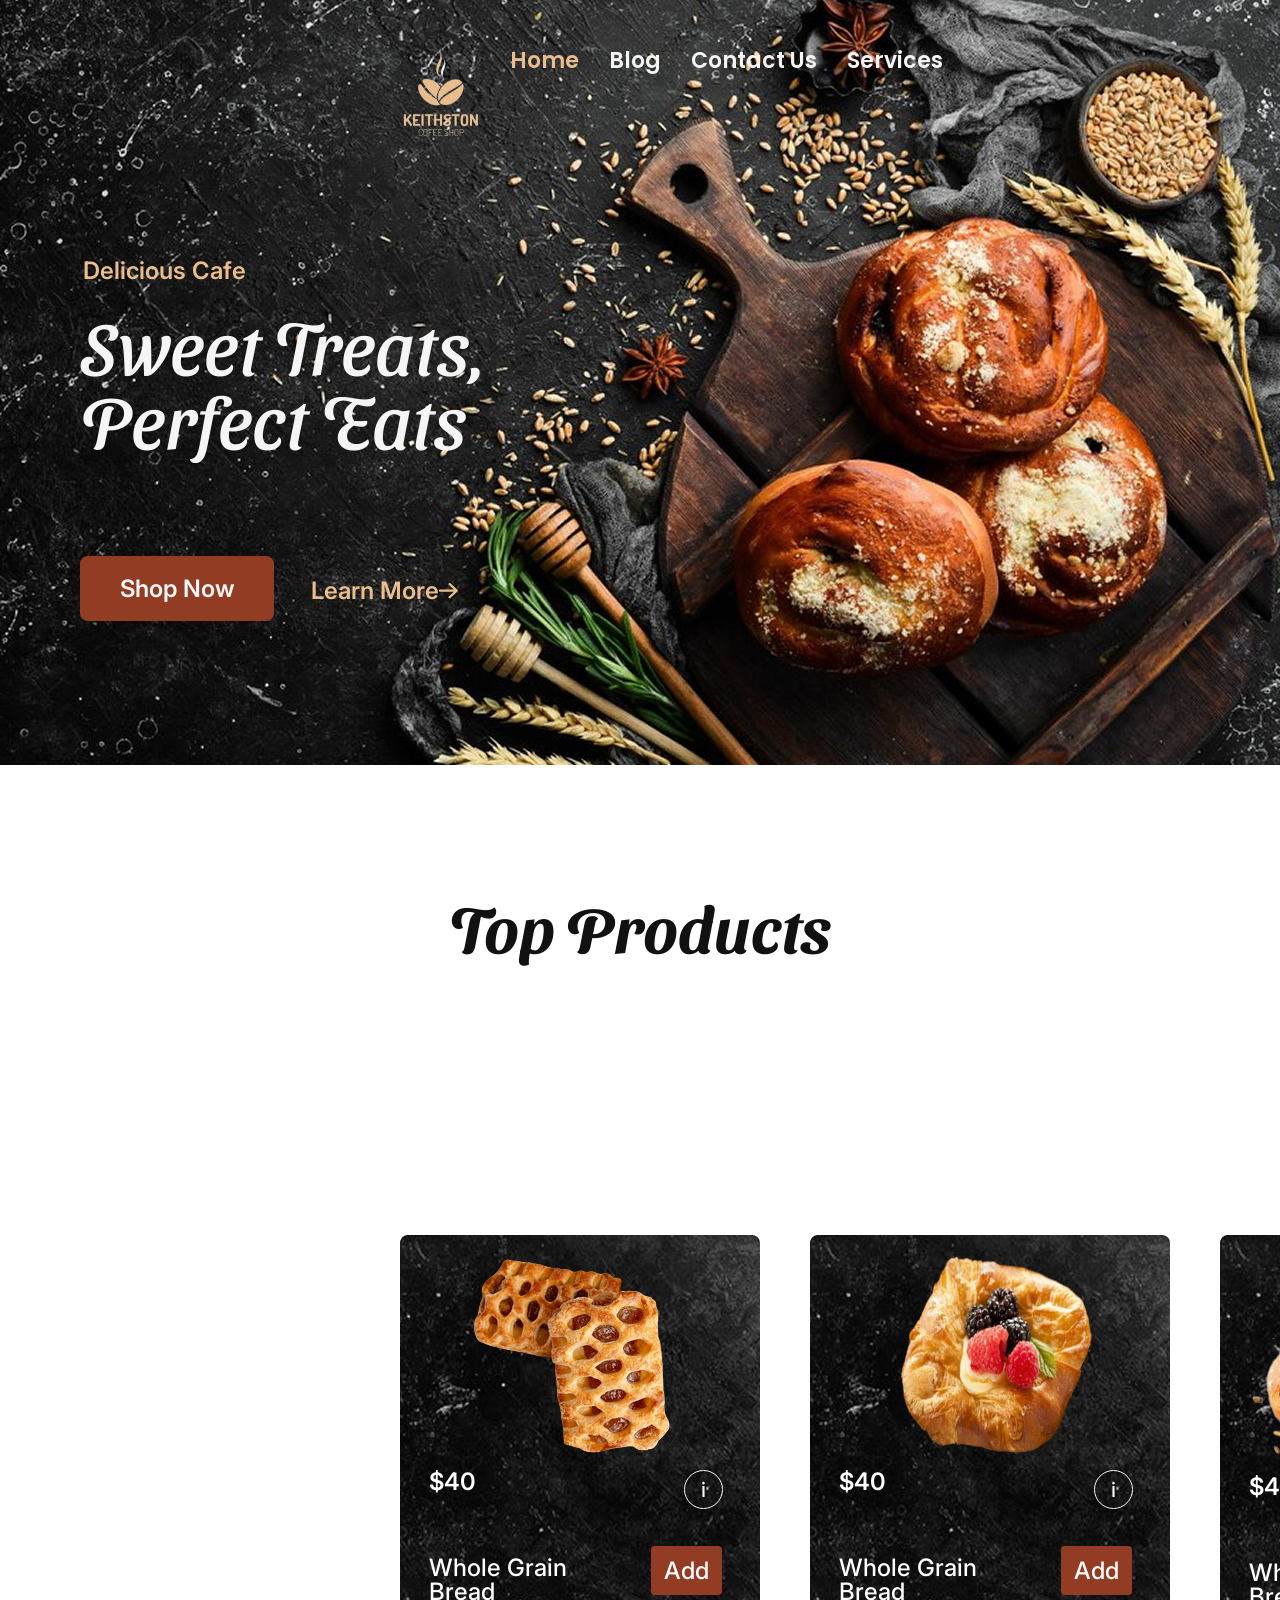
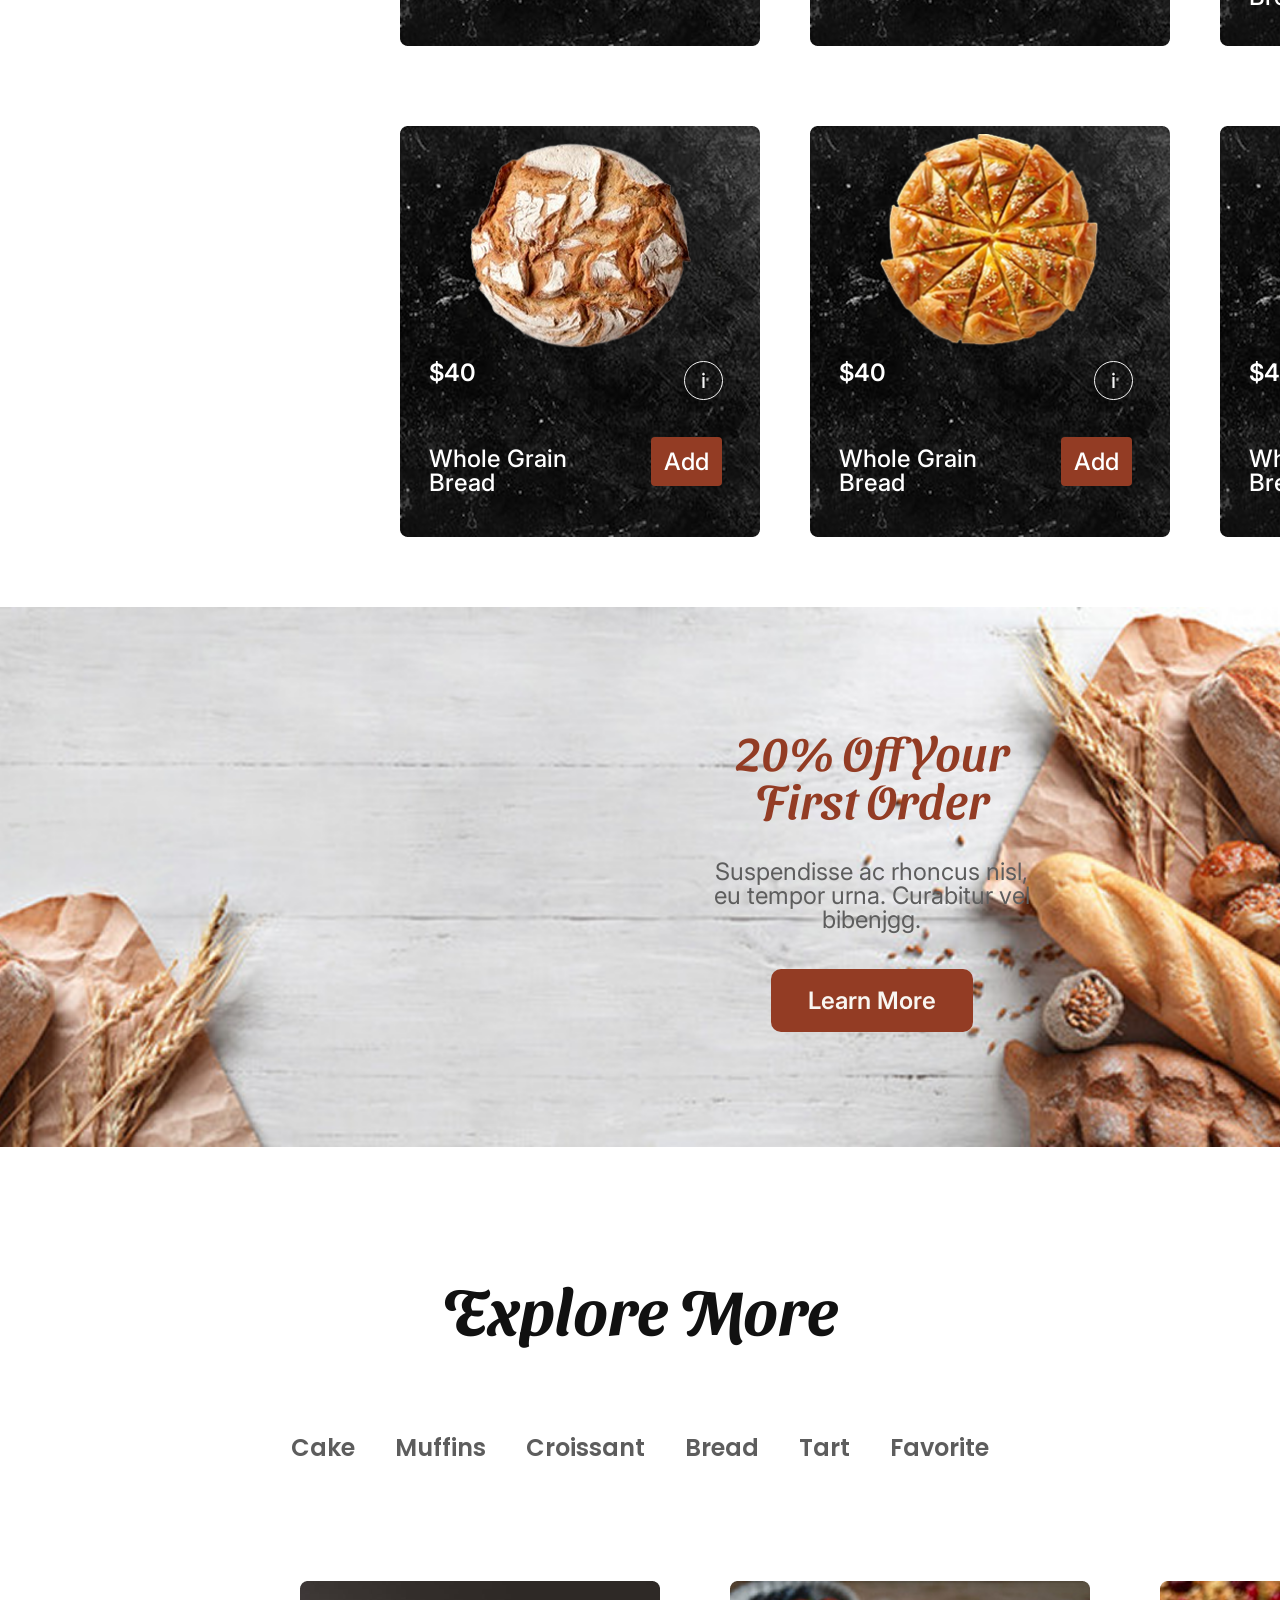
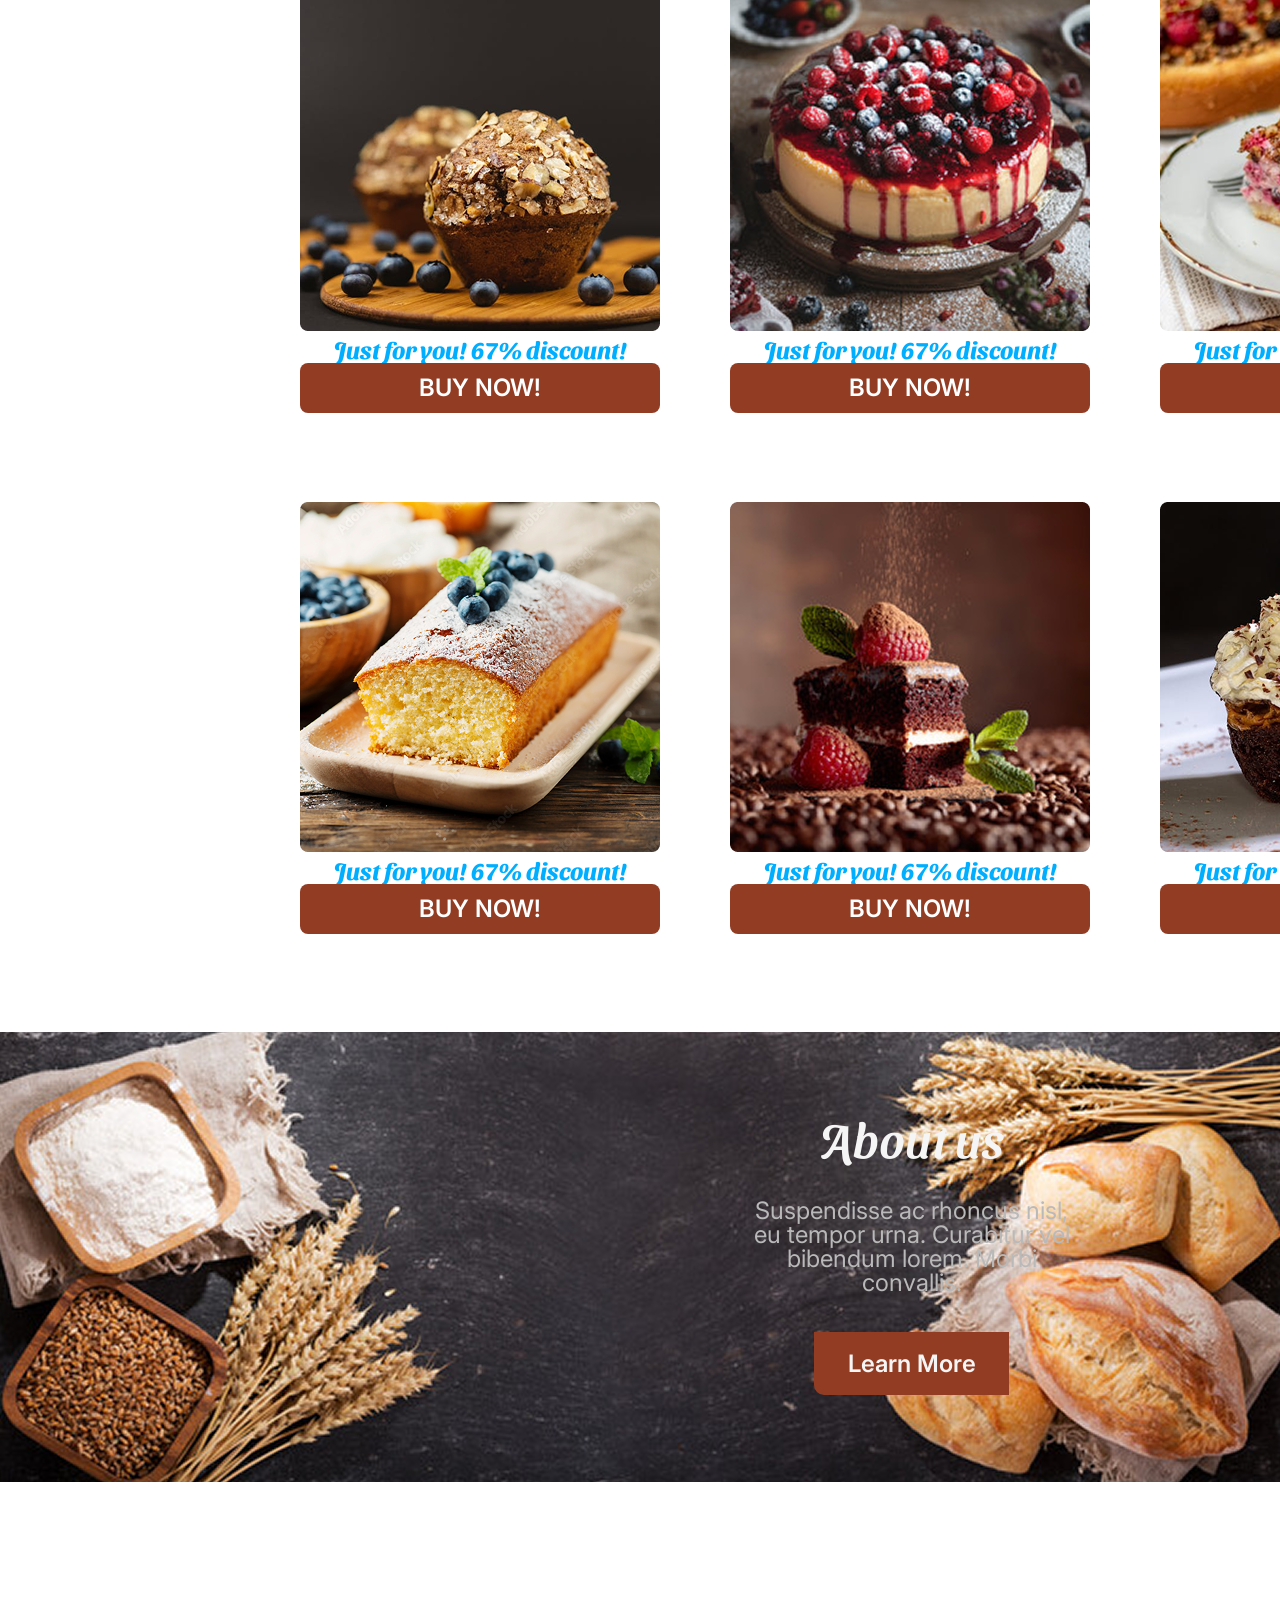
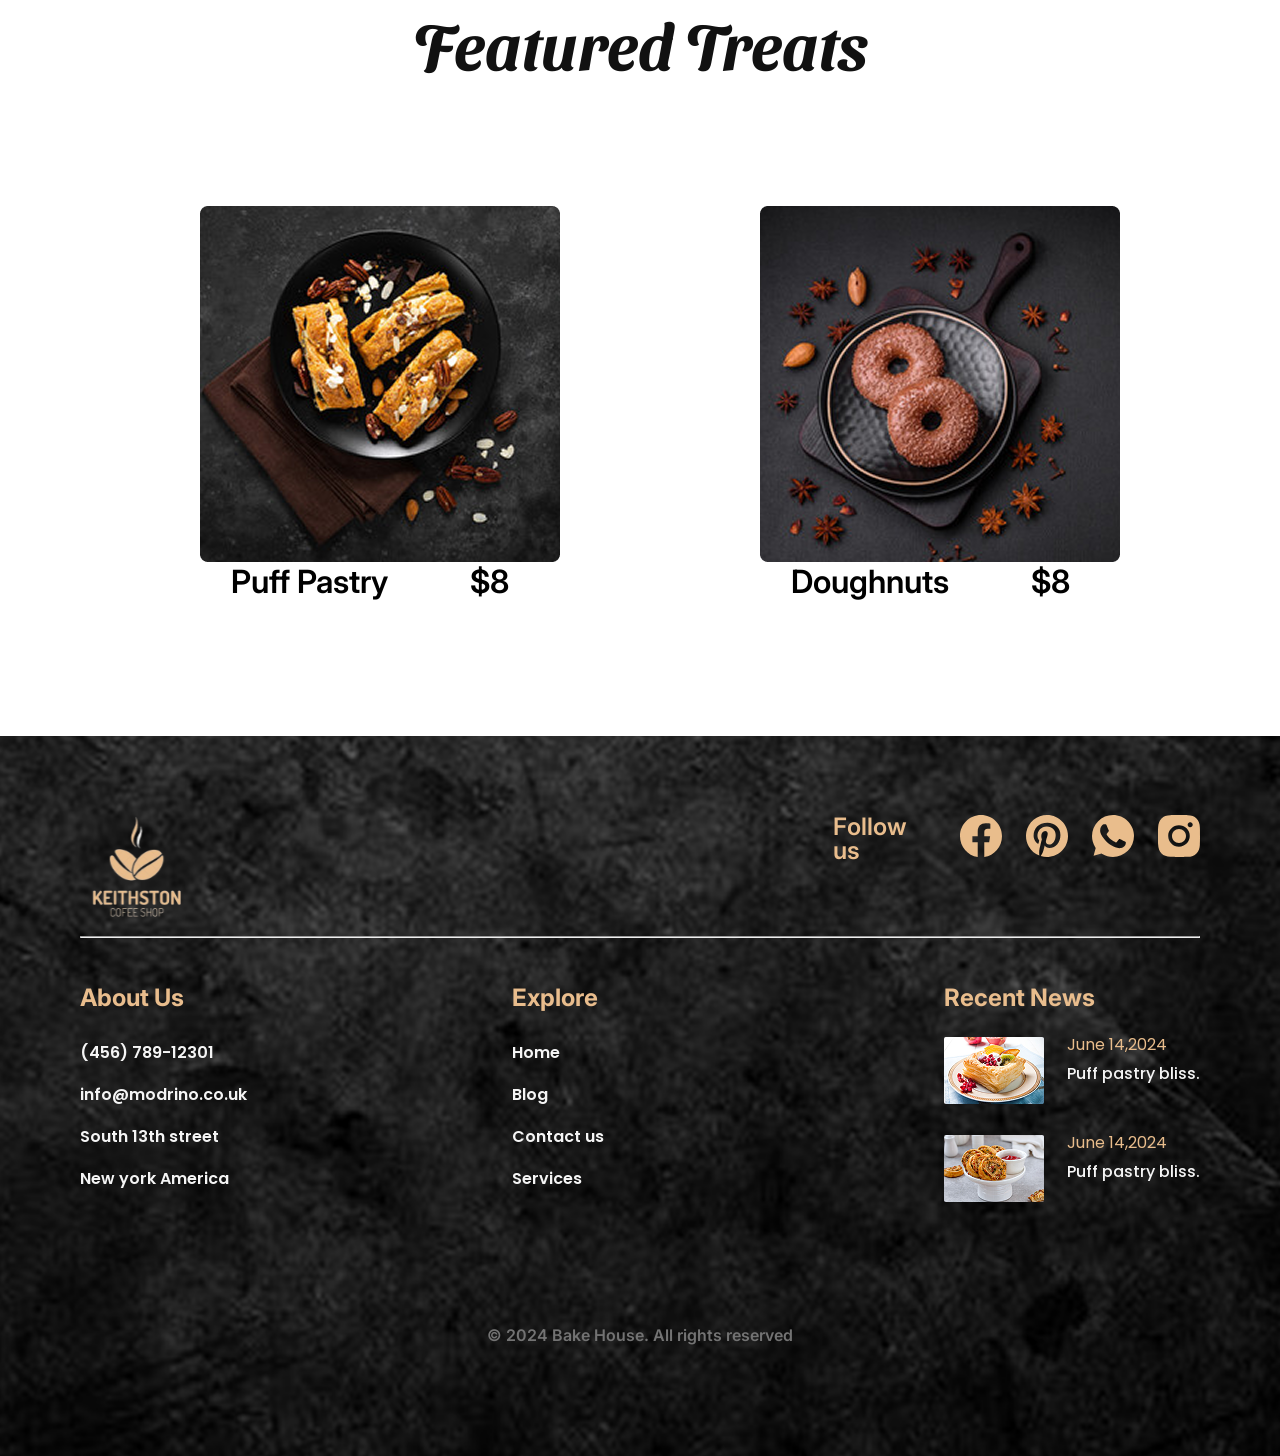
==== index.html @ 7004143d "My figma" ====
<!doctype html>
<html lang="en">
  <head>
    <meta charset="UTF-8" />
    <meta name="viewport" content="width=device-width, initial-scale=1.0" />
    <title>Document</title>
    <link rel="stylesheet" href="./style.css" />
    <link rel="preconnect" href="https://fonts.googleapis.com" />
    <link rel="preconnect" href="https://fonts.gstatic.com" crossorigin />
    <link
      href="https://fonts.googleapis.com/css2?family=Sansita+Swashed:wght@300..900&display=swap"
      rel="stylesheet"
    />
    <link rel="preconnect" href="https://fonts.googleapis.com" />
    <link rel="preconnect" href="https://fonts.gstatic.com" crossorigin />
    <link
      href="https://fonts.googleapis.com/css2?family=Poppins:ital,wght@0,100;0,200;0,300;0,400;0,500;0,600;0,700;0,800;0,900;1,100;1,200;1,300;1,400;1,500;1,600;1,700;1,800;1,900&family=Sansita+Swashed:wght@300..900&display=swap"
      rel="stylesheet"
    />
    <link rel="preconnect" href="https://fonts.googleapis.com" />
    <link rel="preconnect" href="https://fonts.gstatic.com" crossorigin />
    <link
      href="https://fonts.googleapis.com/css2?family=Inter:ital,opsz,wght@0,14..32,100..900;1,14..32,100..900&family=Poppins:ital,wght@0,100;0,200;0,300;0,400;0,500;0,600;0,700;0,800;0,900;1,100;1,200;1,300;1,400;1,500;1,600;1,700;1,800;1,900&family=Sansita+Swashed:wght@300..900&display=swap"
      rel="stylesheet"
    />
  </head>
  <body>
    <header class="start">
      <div class="Hello">
        <ul class="links">
          <img
            src="./images/Modrino__2_-removebg-preview 1.svg"
            alt=""
            class="Modrino"
          />
          <li class="Home">Home</li>
          <li class="link">Blog</li>
          <li class="link">Contact Us</li>
          <li class="link">Services</li>
        </ul>
      </div>

      <h3 class="Cafe-text">Delicious Cafe</h3>
      <h1 class="Perfect-text">
        Sweet Treats, <br />
        Perfect Eats
      </h1>
      <div class="More-img">
        <button class="btn">Shop Now</button>
        <h3 class="More-text">Learn More</h3>
        <img src="./images/Strelka.svg" alt="" class="Strelka" />
      </div>
    </header>
    <center>
      <div class="Top">
        <h1 class="Top-text">Top Products</h1>
      </div>
    </center>

    <section class="cards">
      <div class="card">
        <center>
          <img src="./images/Cookie-1.png" alt="" class="Cookie-img" />
        </center>
        <div class="Information">
          <h2 class="price">$40</h2>
          <img src="./images/strelka-2.svg" alt="" class="strelka-2" />
        </div>
        <div class="Bread-Add">
          <h2 class="Bread-text">
            Whole Grain <br />
            Bread
          </h2>
          <button class="Add-btn">Add</button>
        </div>
      </div>

      <div class="card">
        <center>
          <img src="./images/Cookie-2.png" alt="" class="Cookie-img" />
        </center>
        <div class="Information">
          <h2 class="price">$40</h2>
          <img src="./images/strelka-2.svg" alt="" class="strelka-2" />
        </div>
        <div class="Bread-Add">
          <h2 class="Bread-text">
            Whole Grain <br />
            Bread
          </h2>
          <button class="Add-btn">Add</button>
        </div>
      </div>

      <div class="card">
        <center>
          <img src="./images/Cookie-3.png" alt="" class="Cookie-img-3" />
        </center>
        <div class="Information">
          <h2 class="price">$40</h2>
          <img src="./images/strelka-2.svg" alt="" class="strelka-2" />
        </div>
        <div class="Bread-Add">
          <h2 class="Bread-text">
            Whole Grain <br />
            Bread
          </h2>
          <button class="Add-btn">Add</button>
        </div>
      </div>

      <div class="card">
        <center>
          <img src="./images/Cookie-4.png" alt="" class="Cookie-img" />
        </center>
        <div class="Information">
          <h2 class="price">$40</h2>
          <img src="./images/strelka-2.svg" alt="" class="strelka-2" />
        </div>
        <div class="Bread-Add">
          <h2 class="Bread-text">
            Whole Grain <br />
            Bread
          </h2>
          <button class="Add-btn">Add</button>
        </div>
      </div>

      <div class="card">
        <center>
          <img src="./images/Cookie-5.png" alt="" class="Cookie-img" />
        </center>
        <div class="Information">
          <h2 class="price">$40</h2>
          <img src="./images/strelka-2.svg" alt="" class="strelka-2" />
        </div>
        <div class="Bread-Add">
          <h2 class="Bread-text">
            Whole Grain <br />
            Bread
          </h2>
          <button class="Add-btn">Add</button>
        </div>
      </div>

      <div class="card">
        <center>
          <img src="./images/Cookie-6.png" alt="" class="Cookie-img" />
        </center>
        <div class="Information">
          <h2 class="price">$40</h2>
          <img src="./images/strelka-2.svg" alt="" class="strelka-2" />
        </div>
        <div class="Bread-Add">
          <h2 class="Bread-text">
            Whole Grain <br />
            Bread
          </h2>
          <button class="Add-btn">Add</button>
        </div>
      </div>
    </section>

    <section class="Wrapper">
      <div class="Bread">
        <h1 class="Order-text">
          20% Off Your <br />
          First Order
        </h1>
        <h2 class="Suspendisse">
          Suspendisse ac rhoncus nisl, <br />
          eu tempor urna. Curabitur vel <br />
          bibenjgg.
        </h2>
        <center>
          <button class="Learn-More-btn">Learn More</button>
        </center>
      </div>
    </section>
    <h1 class="Explore">Explore More</h1>
    <div class="Menu container">
      <ul class="Menu-Links">
        <li class="Menu-Link">Cake</li>
        <li class="Menu-Link">Muffins</li>
        <li class="Menu-Link">Croissant</li>
        <li class="Menu-Link">Bread</li>
        <li class="Menu-Link">Tart</li>
        <li class="Menu-Link">Favorite</li>
      </ul>
    </div>

    <section class="Caces">
      <div class="Cake-cards">
        <img src="./images/Cake-1.png" alt="" class="Cake-img" />
        <center>
          <h1 class="discount">Just for you! 67% discount!</h1>
        </center>
        <button class="BUY-RIGHT-NOW">BUY NOW!</button>
      </div>

      <div class="Cake-cards">
        <img src="./images/Cake-2.png" alt="" class="Cake-img" />
        <center>
          <h1 class="discount">Just for you! 67% discount!</h1>
        </center>
        <button class="BUY-RIGHT-NOW">BUY NOW!</button>
      </div>

      <div class="Cake-cards">
        <img src="./images/Cake-3.png" alt="" class="Cake-img" />
        <center>
          <h1 class="discount">Just for you! 67% discount!</h1>
        </center>
        <button class="BUY-RIGHT-NOW">BUY NOW!</button>
      </div>
    </section>

    <section class="Caces">
      <div class="Cake-cards">
        <img src="./images/Cake-4.png" alt="" class="Cake-img" />
        <center>
          <h1 class="discount">Just for you! 67% discount!</h1>
        </center>
        <button class="BUY-RIGHT-NOW">BUY NOW!</button>
      </div>

      <div class="Cake-cards">
        <img src="./images/Cake-5.png" alt="" class="Cake-img" />
        <center>
          <h1 class="discount">Just for you! 67% discount!</h1>
        </center>
        <button class="BUY-RIGHT-NOW">BUY NOW!</button>
      </div>

      <div class="Cake-cards">
        <img src="./images/Cake-6.png" alt="" class="Cake-img" />
        <center>
          <h1 class="discount">Just for you! 67% discount!</h1>
        </center>
        <button class="BUY-RIGHT-NOW">BUY NOW!</button>
      </div>
    </section>

    <section class="US">
      <div class="Muka">
        <h1 class="About-text">About us</h1>
        <h2 class="EU-text">
          Suspendisse ac rhoncus nisl, <br />
          eu tempor urna. Curabitur vel <br />
          bibendum lorem. Morbi <br />
          convallis.
        </h2>
        <center>
          <button class="Read-More-btn">Learn More</button>
        </center>
      </div>
    </section>

    <h1 class="Featured">Featured Treats</h1>

    <section class="Foods-all">
      <div class="Foods">
        <img src="./images/Food-1.png" alt="" class="Food-1" />
        <div class="Food">
          <h2 class="Puff-text">Puff Pastry</h2>
          <h2 class="Dollar-text">$8</h2>
        </div>
      </div>

      <div class="Foods">
        <img src="./images/Food-2.png" alt="" class="Food-1" />
        <div class="Food">
          <h2 class="Puff-text">Doughnuts</h2>
          <h2 class="Dollar-text">$8</h2>
        </div>
      </div>

      <div class="Foods">
        <img src="./images/Food-3.png" alt="" class="Food-1" />
        <div class="Food">
          <h2 class="Puff-text">Brownies</h2>
          <h2 class="Dollar-text">$8</h2>
        </div>
      </div>
    </section>

    <footer class="Contact-us">
      <div class="Support container">
        <div class="Follow-us">
          <img
            src="./images/Modrino__2_-removebg-preview 1.svg"
            alt=""
            class="Modrino-67"
          />
          <h3 class="Follow">Follow us</h3>
          <img src="./images/Facebook.svg" alt="" class="Facebook" />
          <img src="./images/No-name.svg" alt="" class="No-name" />
          <img src="./images/WhatsApp.svg" alt="" class="WhatsApp" />
          <img src="./images/Instagramm.svg" alt="" class="Instagramm" />
        </div>
        <hr />
      </div>
      <div class="footer-wrapper container">
        <ul class="Information-67">
          <li class="Information-69"><h2>About Us</h2></li>
          <li class="W"><a href="#" class="Number-67">(456) 789-12301</a></li>
          <li class="V">
            <a href="#" class="Number-67">info@modrino.co.uk</a>
          </li>
          <li class="V"><a href="#" class="Number-67">South 13th street</a></li>
          <li class="V"><a href="#" class="Number-67">New york America</a></li>
        </ul>

        <ul class="Information-67">
          <li class="Information-69"><h2>Explore</h2></li>
          <li class="W"><a href="#" class="Number-67">Home</a></li>
          <li class="V"><a href="#" class="Number-67">Blog</a></li>
          <li class="V"><a href="#" class="Number-67">Contact us</a></li>
          <li class="V"><a href="#" class="Number-67">Services</a></li>
        </ul>
        <ul class="End">
          <li class="End-text"><h2>Recent News</h2></li>

          <li class="Flex-end">
            <img src="./images/1.png" alt="" class="img-1-end">
            <div>
              <p class="Ower">June 14,2024</p>
              <p class="Owen">Puff pastry bliss.</p>

          <li class="Flex-end">
            <img src="./images/2.png" alt="" class="img-1-end">
            <div>
              <p class="Ower">June 14,2024</p>
              <p class="Owen">Puff pastry bliss.</p>
            </div>
          </li>
        </ul>
      </div>

      <div>
        <p class="Konets">© 2024 Bake House. All rights reserved</p>
      </div>
    </footer>
  </body>
</html>
---- style.css ----
* {
  margin: 0;
  padding: 0;
  box-sizing: border-box;
}

.container {
  width: 1120px;
  margin: 0 auto;
}
.start {
  width: 1280px;
  height: 813px;
  width: 100%;
  height: 85vh;
  background-image: url(./images/Zadniy-fon-1.png);
  background-position: center;
  background-repeat: no-repeat;
  background-size: cover;
}
.Hello {
  width: 417px;
  height: 100px;
}

.Modrino {
  width: 87px;
  height: 99px;
}
.links {
  width: 700px;
  height: 130px;
  margin-left: 393px;
  padding-top: 50px;
  display: flex;
  gap: 30px;
  list-style: none;

  transition: all 0.2s linear;
}
.Home {
  font-family: Poppins;
  font-weight: 600;
  font-style: SemiBold;
  font-size: 22px;
  line-height: 100%;
  transition: all 0.2s linear;

  color: #e9bd8c;
}
.Home:hover {
  transition: all 0.2s linear;
  transform: scale(1.3);
  cursor: pointer;
}
.link {
  text-align: center;
  font-family: Poppins;
  font-weight: 600;
  font-style: SemiBold;
  font-size: 22px;

  line-height: 100%;

  color: #f5f5f5;

  transition: all 0.2s linear;
}
.link:hover {
  transition: all 0.2s linear;
  transform: scale(1.3);
  cursor: pointer;
}
.Cafe-text {
  margin-top: 159px;
  margin-left: 83px;

  font-family: Inter;
  font-weight: 600;
  font-style: Semi Bold;
  font-size: 24px;
  line-height: 100%;

  color: #e9bd8c;
}

.Perfect-text {
  margin-top: 24px;
  margin-left: 80px;

  font-family: Sansita Swashed;
  font-weight: 400;
  font-style: Regular;
  font-size: 74px;
  line-height: 100%;

  color: #f5f5f5;
}
.btn {
  width: 194px;
  height: 65px;
  margin-top: 101px;
  margin-left: 80px;
  border-radius: 8px;
  border: 1px #000000;
  cursor: pointer;
  transition: all 0.3s linear;

  font-family: Inter;
  font-weight: 600;
  font-style: Semi Bold;
  font-size: 24px;
  line-height: 100%;

  color: #f5f5f5;
  background-color: #933c24;
}
.btn:hover {
  transform: scale(1.2);
  transition: all 0.3s linear;
}
.More-text {
  margin-top: 124px;
  margin-left: 37px;
  cursor: pointer;

  font-family: Inter;
  font-weight: 600;
  font-style: Semi Bold;
  font-size: 24px;
  line-height: 100%;

  color: #e9bd8c;
}
.img-text {
  width: 156px;
  height: 20px;
}
.Strelka {
  width: 19.1px;
  height: 23.78px;
  margin-top: 124px;
  cursor: pointer;
}
.More-img {
  display: flex;
}
.Top {
  width: 387px;
  height: 40px;
  margin-top: 130px;
}
.Top-text {
  font-family: Sansita Swashed;
  font-weight: 600;
  font-style: SemiBold;
  font-size: 64px;
  line-height: 100%;
  text-align: center;
  color: #111111;
}
.cards {
  width: 1320px;
  height: 842px;
  margin-top: 300px;
  margin-left: 400px;
  display: flex;
  flex-wrap: wrap;
  align-items: center;
  gap: 50px;
}
.card {
  width: 360px;
  height: 441px;
  background-image: url(./images/Back-img.png);
  background-repeat: no-repeat;
  transition: all 0.3s linear;
}
.card:hover {
  transform: scale(1.2);
  transition: all 0.3s linear;
}
.Cookie-img {
  width: 226px;
  height: 223px;
  margin-top: 8px;
}
.Coolie-img-3 {
  motion-rotation: 22.97 deg;
}
.price {
  width: 48px;
  height: 17px;
  margin-left: 29px;
  font-family: Inter;
  font-weight: 600;
  font-style: Semi Bold;
  font-size: 24px;
  line-height: 100%;

  color: #ffffff;
}
.strelka-2 {
  width: 39px;
  height: 39px;
  margin-left: 207px;
}
.Information {
  display: flex;
}
.Bread-text {
  margin-top: 47px;
  margin-left: 29px;
  font-family: Inter;
  font-weight: 500;
  font-style: Medium;
  font-size: 24px;
  line-height: 100%;

  color: #ffffff;
}
.Bread-Add {
  display: flex;
}
.Add-btn {
  width: 71px;
  height: 49px;
  margin-top: 37px;
  margin-left: 84px;
  margin-right: 12px;
  bottom: 16px;
  border-radius: 4px;
  border: none;
  cursor: pointer;

  font-family: Inter;
  font-weight: 500;
  font-style: Medium;
  font-size: 24px;
  line-height: 100%;

  color: #ffffff;
  background-color: #933c24;
}

.Wrapper {
  width: 1280px;
  height: 442px;
  width: 100%;
  height: 60vh;
  margin-top: 130px;
  background-image: url(./images/Back-img-2.png);
  background-position: center;
  background-repeat: no-repeat;
  background-size: cover;
}
.Bread {
  width: 343px;
  height: 310px;
  margin-left: 700px;
  padding-top: 120px;
  align-items: center;
}
.Order-text {
  text-align: center;

  font-family: Sansita Swashed;
  font-weight: 500;
  font-style: Medium;
  font-size: 48px;
  line-height: 100%;
  text-align: center;
  color: #933c24;
}
.Suspendisse {
  margin-top: 37px;

  color: #5d5d5d;
  font-family: Inter;
  font-weight: 400;
  font-style: Regular;
  font-size: 24px;
  line-height: 100%;
  text-align: center;
}
.Learn-More-btn {
  width: 202px;
  height: 63px;
  margin-top: 37px;
  border-radius: 10px;
  bottom: 23px;
  border: none;
  cursor: pointer;
  transition: all 0.3s linear;

  font-family: Inter;
  font-weight: 600;
  font-style: Semi Bold;
  font-size: 24px;
  line-height: 100%;

  color: #f9f6f1;
  background-color: #933c24;
}
.Learn-More-btn:hover {
  transform: scale(1.3);
  transition: all 0.3s linear;
}
.Explore {
  margin-top: 130px;

  font-family: Sansita Swashed;
  font-weight: 600;
  font-style: SemiBold;
  font-size: 64px;
  line-height: 100%;
  text-align: center;
  color: #111111;
}
.Menu .container {
  width: 1120px;
  height: 31px;
}
.Menu-Links {
  display: flex;
  margin-top: 95px;
  gap: 40px;
  justify-content: center;
  list-style: none;
}
.Menu-Link {
  font-family: Poppins;
  font-weight: 600;
  font-style: SemiBold;
  font-size: 24px;
  line-height: 100%;

  color: #5d5d5d;
  transition: all 0.2s linear;
  cursor: pointer;
}
.Menu-Link:hover {
  transform: scale(1.3);
  transition: all 0.2s linear;
}
.Caces {
  width: 1520px;
  display: flex;
  gap: 70px;
  margin-top: 121px;
  margin-left: 300px;
}
.Cake-cards {
  width: 360px;
  height: 400px;

  cursor: pointer;
  transition: all 0.3s linear;
}
.Cake-cards:hover {
  transform: scale(1.2);
  transition: all 0.3s linear;
}
.discount {
  font-family: Sansita Swashed;
  font-style: Regular;

  color: #00aeff;
}
.BUY-RIGHT-NOW {
  width: 360px;
  height: 50px;
  margin-top: 0px;
  border-radius: 8px;
  border: none;
  cursor: pointer;

  font-family: Inter;
  font-weight: 600;
  font-style: Semi Bold;
  font-size: 24px;
  line-height: 100%;

  background-color: #933c24;
  color: #ffffff;
  transition: all 0.2s linear;
}
.BUY-RIGHT-NOW:hover {
  transform: scale(1.2);
  transition: all 0.2s linear;
}

.US {
  width: 1280px;
  height: 442px;
  width: 100%;
  height: 50vh;
  margin-top: 130px;
  background-image: url(./images/Muka-fon.png);
  background-position: center;
  background-repeat: no-repeat;
  background-size: cover;
}
.Muka {
  width: 343px;
  height: 370px;
  margin-left: 740px;
  padding-top: 82px;
  align-items: center;
}
.About-text {
  text-align: center;

  font-family: Sansita Swashed;
  font-weight: 500;
  font-style: Medium;
  font-size: 48px;
  line-height: 100%;
  text-align: center;
  color: #f5f5f5;
}
.EU-text {
  margin-top: 37px;

  color: #b9b9b9;
  font-family: Inter;
  font-weight: 400;
  font-style: Regular;
  font-size: 24px;
  line-height: 100%;
  letter-spacing: 0%;
  text-align: center;
}
.Read-More-btn {
  width: 195px;
  height: 63px;
  margin-top: 37px;
  border-bottom-left-radius: 10px;
  bottom: 23px;
  border: none;
  cursor: pointer;
  transition: all 0.3s linear;

  font-family: Inter;
  font-weight: 600;
  font-style: Semi Bold;
  font-size: 24px;
  line-height: 100%;

  color: #f5f5f5;
  background-color: #933c24;
}

.Read-More-btn:hover {
  transform: scale(1.3);
  transition: all 0.3s linear;
}
.Featured {
  padding-top: 130px;

  font-family: Sansita Swashed;
  font-weight: 600;
  font-style: SemiBold;
  font-size: 64px;
  line-height: 100%;
  text-align: center;

  color: #111111;
}
.Foods-all {
  width: 1820px;
  height: 530px;
  display: flex;
}

.Foods {
  width: 360px;
  height: 400px;
  margin-left: 200px;
  margin-top: 130px;
  transition: all 0.3s linear;
}
.Foods:hover {
  transform: scale(1.2);
  transition: all 0.3s linear;
}
.Food {
  display: flex;
}
.Puff-text {
  margin-left: 31px;

  font-family: Inter;
  font-weight: 600;
  font-style: Semi Bold;
  font-size: 32px;
  line-height: 100%;

  color: #000000;
}
.Dollar-text {
  margin-left: 82px;

  font-family: Inter;
  font-weight: 600;
  font-style: Semi Bold;
  font-size: 32px;
  line-height: 100%;

  color: #000000;
}
.Contact-us {
  width: 1480px;
  height: 633px;
  margin-top: 130px;
  width: 100%;
  height: 80vh;
  background-image: url(./images/Orqa-fon.png);
  background-position: center;
  background-repeat: no-repeat;
  background-size: cover;
}
.Support {
}
.Follow-us {
  height: 200px;
  display: flex;
  padding-top: 79px;
}
.Follow {
  padding-right: 44px;
  margin-left: 650px;

  font-family: Inter;
  font-weight: 600;
  font-style: Semi Bold;
  font-size: 24px;
  line-height: 100%;
  color: #e9bd8d;
}
.Facebook {
  width: 42px;
  height: 42px;
  margin-right: 24px;
}
.No-name {
  width: 42px;
  height: 42px;
  margin-right: 24px;
}
.WhatsApp {
  width: 42px;
  height: 42px;
  margin-right: 24px;
}
.Instagramm {
  width: 42px;
  height: 42px;
}
.Modrino-67 {
  width: 114px;
  height: 117px;
}
.New-York {
  width: 243px;
  height: 210px;
}
.About-Us-67 {
  margin-top: 78.6px;

  font-family: Inter;
  font-weight: 700;
  font-style: Bold;
  font-size: 36px;
  line-height: 100%;
  color: #e9bd8d;
}
.Nomer {
  margin-top: 38px;

  font-family: Poppins;
  font-weight: 600;
  font-style: SemiBold;
  font-size: 24px;
  line-height: 100%;

  color: #f5f5f5;
}
.info {
  margin-top: 26px;

  font-family: Poppins;
  font-weight: 500;
  font-style: Medium;
  font-size: 24px;
  line-height: 100%;

  color: #f5f5f5;
}
.South {
  margin-top: 26px;

  font-family: Poppins;
  font-weight: 500;
  font-style: Medium;
  font-size: 24px;
  line-height: 100%;

  color: #f5f5f5;
}
.America {
  margin-top: 26px;

  font-family: Poppins;
  font-weight: 500;
  font-style: Medium;
  font-size: 24px;
  line-height: 100%;

  color: #f5f5f5;
}

.Information-67 {
  width: 243px;
  height: 210px;
}
.Information-69 {
  font-family: Inter;
  font-weight: 700;
  font-style: Bold;
  line-height: 100%;

  color: #e9bd8d;
  list-style: none;
  transition: all 0.2s linear;
}
.Information-69:hover{
    transform: scale(1.2);
    transition: all 0.2s linear;
    cursor: pointer;
}
.Number-67 {
  font-family: Poppins;
  font-weight: 600;
  font-style: SemiBold;
  line-height: 100%;
  color: #f5f5f5;
  text-decoration: none;
}

.W {
  list-style: none;
  margin-top: 38px;
}
.V {
  margin-top: 26px;
  list-style: none;

  font-family: Poppins;
  font-weight: 500;
  font-style: Medium;
  line-height: 100%;

  color: #f5f5f5;
}   
.Over {
  display: flex;
}

.Flex-end {
  display: flex;
}
.img-1-end {
  margin-top: 31px;
}
.End-text {
    
  list-style: none;

  font-family: Inter;
  font-weight: 700;
  font-style: Bold;
  line-height: 100%;

  color: #e9bd8d;
  
  transition: all 0.2s linear;
  cursor: pointer;
}
.End-text:hover{
    transform: scale(1.2);
    transition: all 0.2s linear;
}
.Ower {
  margin-left: 23px;
  margin-top: 31px;

  font-family: Poppins;
  font-weight: 400;
  font-style: Regular;
  line-height: 100%;

  color: #e9bd8c;
}
.Owen {
  margin-left: 23px;
  margin-top: 13px;

  font-family: Poppins;
  font-weight: 500;
  font-style: Medium;
  line-height: 100%;

  color: #f5f5f5;
}
.footer-wrapper {
    display: flex;      
    justify-content: space-between;
    margin-top: 52px;
  font-family: Inter;
  font-weight: 600;
  font-style: Semi Bold;
  line-height: 100%;

  color: #737373;
}
.Konets{
    margin-top: 125px;
    text-align: center;
    


    font-family: Inter;
font-weight: 600;
font-style: Semi Bold;
line-height: 100%;

color: #737373;
}
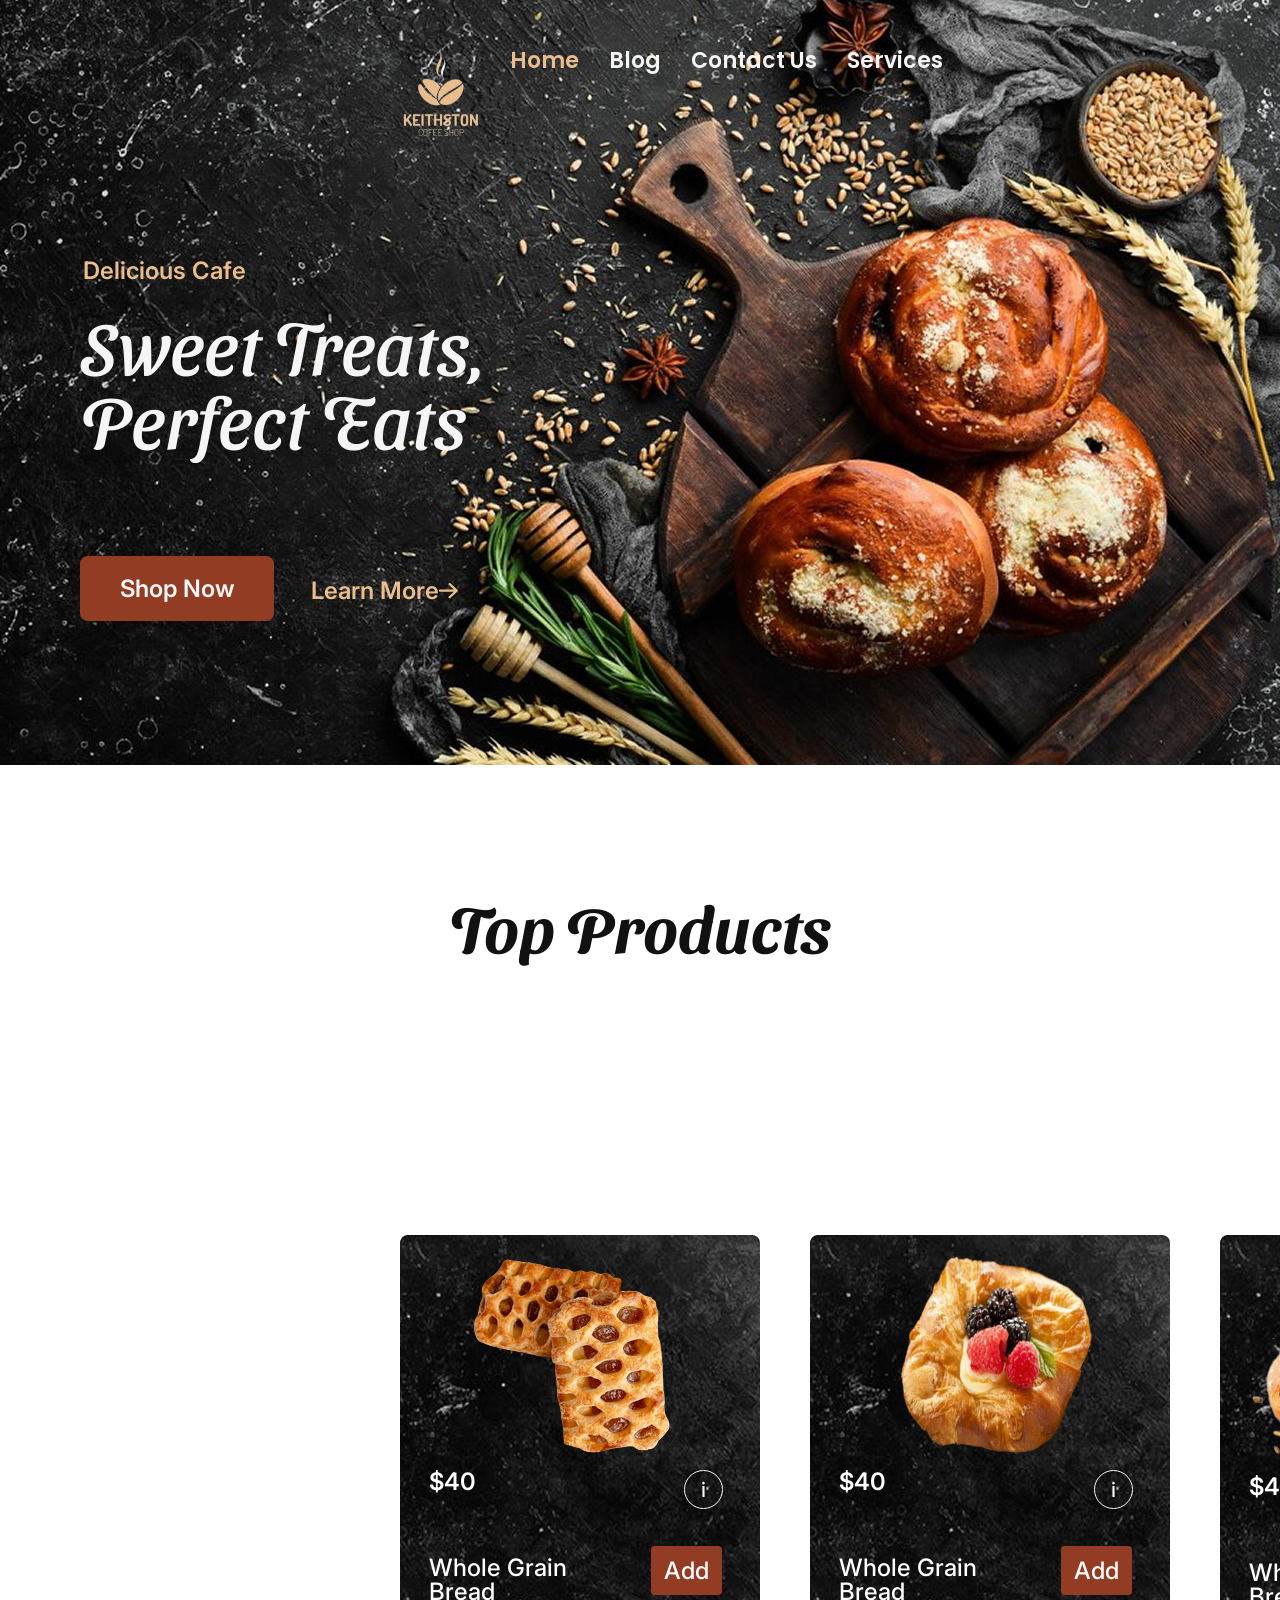
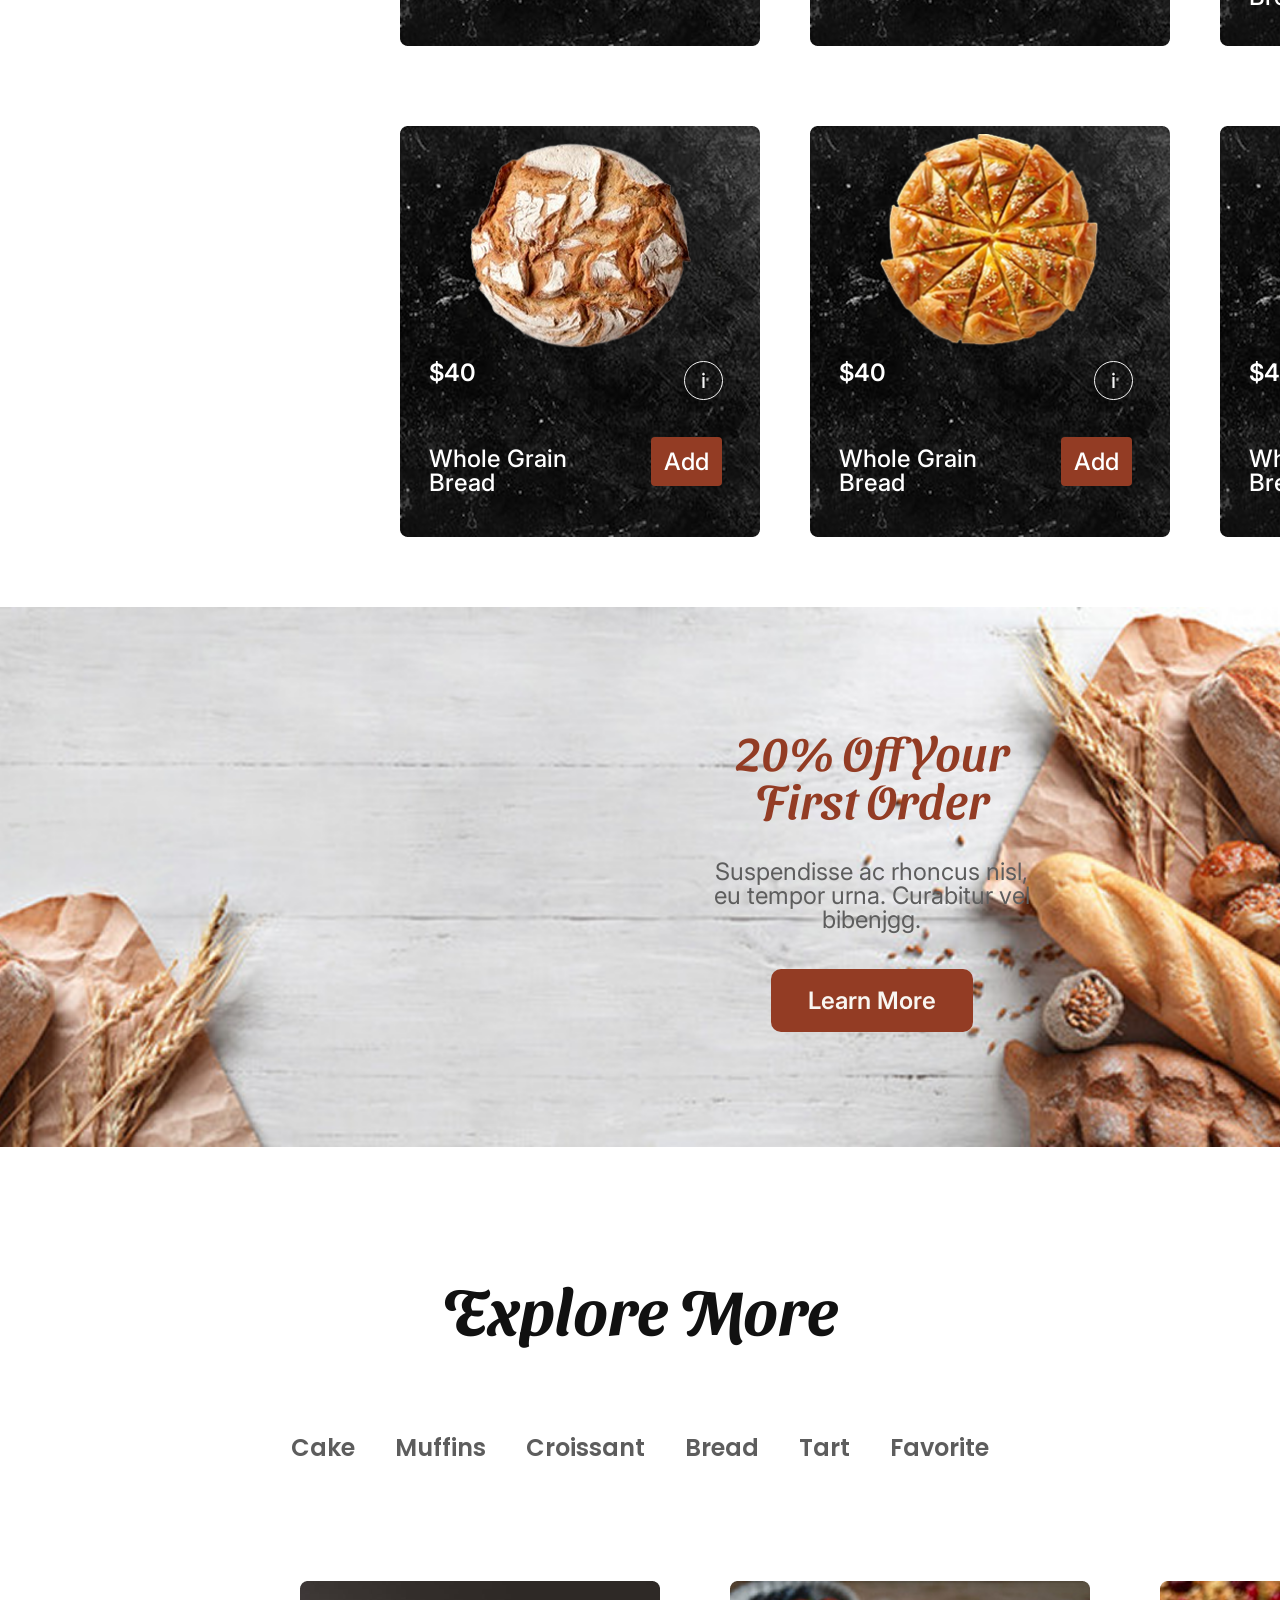
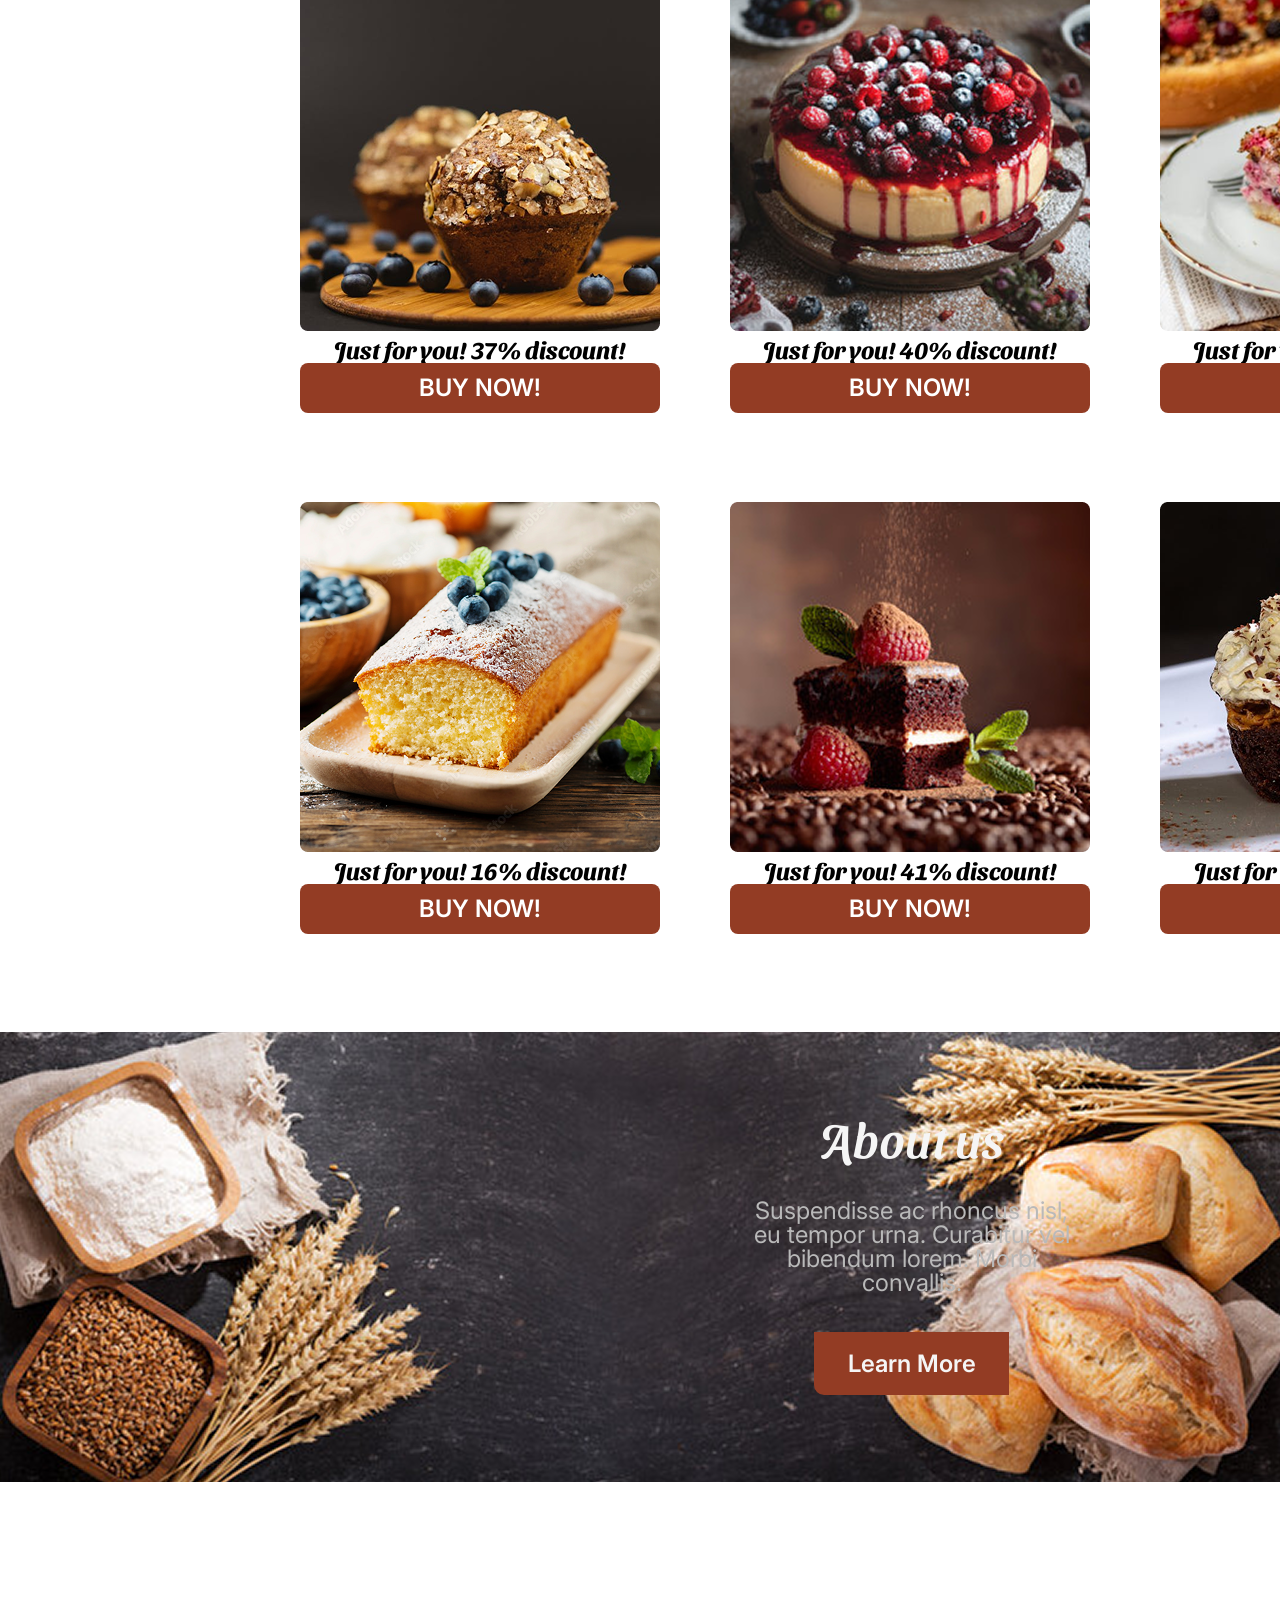
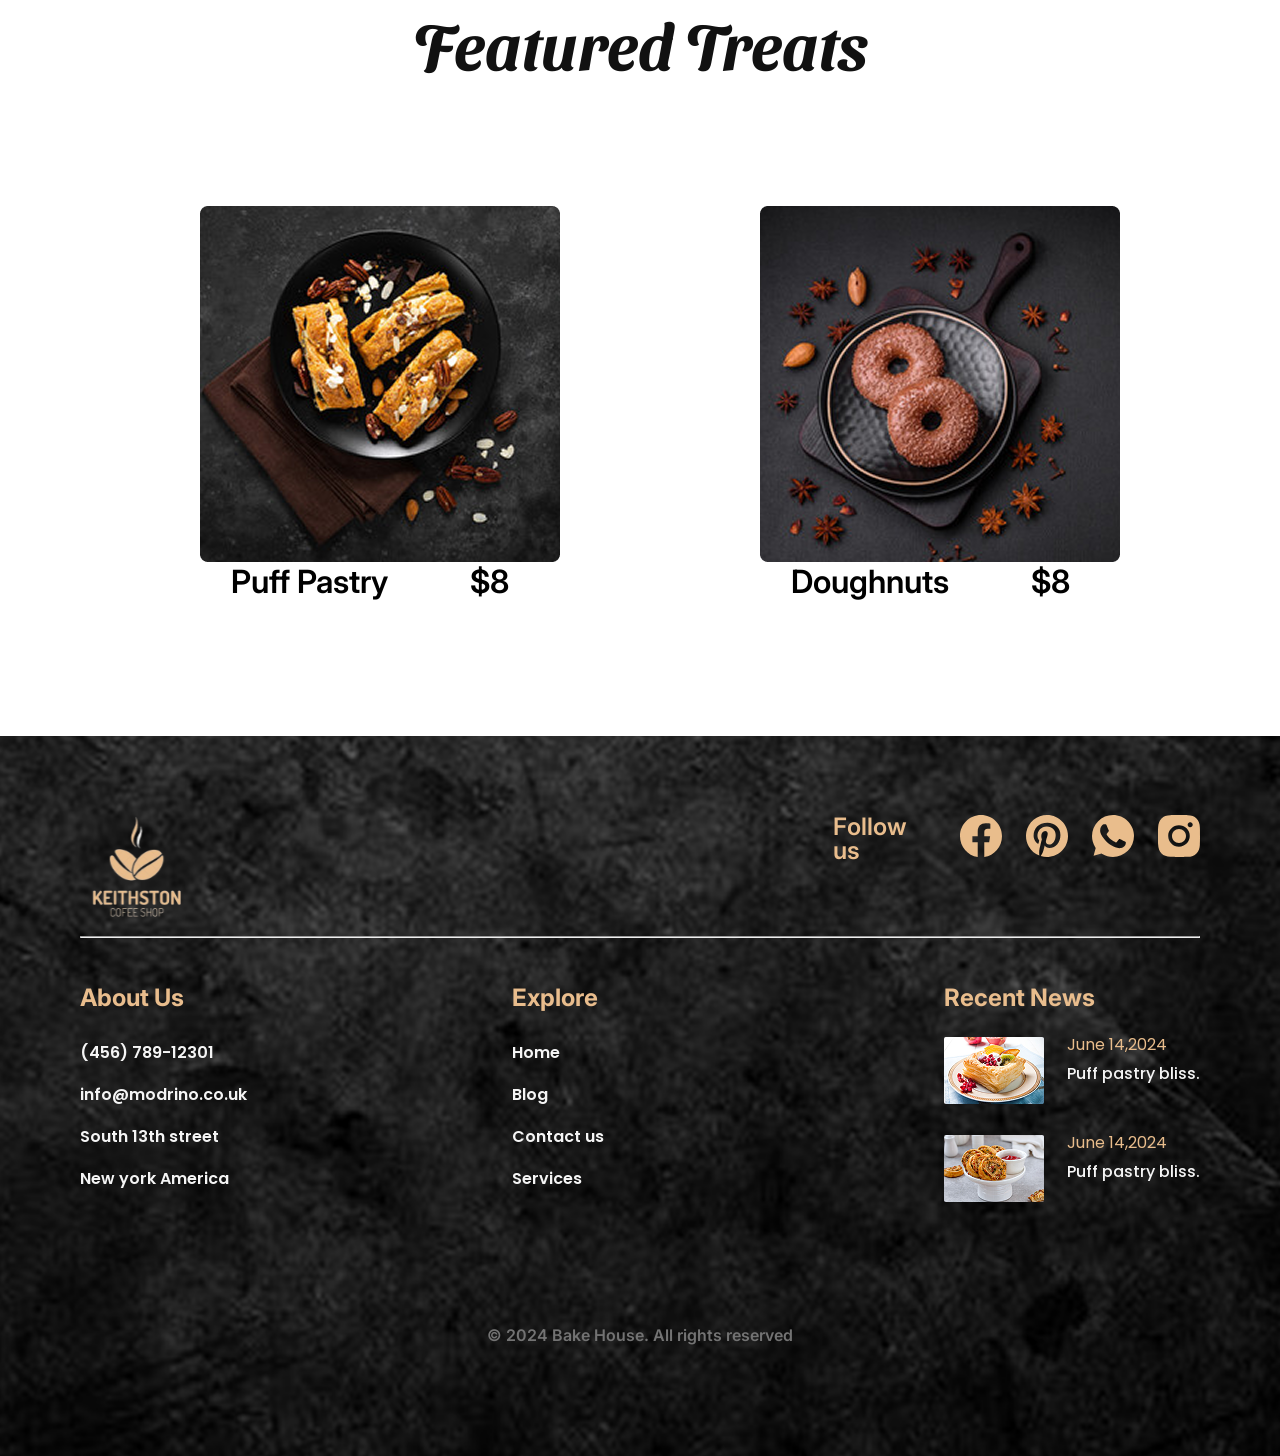
==== commit 97d3ee61: "fsDKfgsdjhkfs" ====
--- a/index.html
+++ b/index.html
@@ -193,7 +193,7 @@
       <div class="Cake-cards">
         <img src="./images/Cake-1.png" alt="" class="Cake-img" />
         <center>
-          <h1 class="discount">Just for you! 67% discount!</h1>
+          <h1 class="discount">Just for you! 37% discount!</h1>
         </center>
         <button class="BUY-RIGHT-NOW">BUY NOW!</button>
       </div>
@@ -201,7 +201,7 @@
       <div class="Cake-cards">
         <img src="./images/Cake-2.png" alt="" class="Cake-img" />
         <center>
-          <h1 class="discount">Just for you! 67% discount!</h1>
+          <h1 class="discount">Just for you! 40% discount!</h1>
         </center>
         <button class="BUY-RIGHT-NOW">BUY NOW!</button>
       </div>
@@ -209,7 +209,7 @@
       <div class="Cake-cards">
         <img src="./images/Cake-3.png" alt="" class="Cake-img" />
         <center>
-          <h1 class="discount">Just for you! 67% discount!</h1>
+          <h1 class="discount">Just for you! 80% discount!</h1>
         </center>
         <button class="BUY-RIGHT-NOW">BUY NOW!</button>
       </div>
@@ -219,7 +219,7 @@
       <div class="Cake-cards">
         <img src="./images/Cake-4.png" alt="" class="Cake-img" />
         <center>
-          <h1 class="discount">Just for you! 67% discount!</h1>
+          <h1 class="discount">Just for you! 16% discount!</h1>
         </center>
         <button class="BUY-RIGHT-NOW">BUY NOW!</button>
       </div>
@@ -227,7 +227,7 @@
       <div class="Cake-cards">
         <img src="./images/Cake-5.png" alt="" class="Cake-img" />
         <center>
-          <h1 class="discount">Just for you! 67% discount!</h1>
+          <h1 class="discount">Just for you! 41% discount!</h1>
         </center>
         <button class="BUY-RIGHT-NOW">BUY NOW!</button>
       </div>
@@ -235,7 +235,7 @@
       <div class="Cake-cards">
         <img src="./images/Cake-6.png" alt="" class="Cake-img" />
         <center>
-          <h1 class="discount">Just for you! 67% discount!</h1>
+          <h1 class="discount">Just for you! 65% discount!</h1>
         </center>
         <button class="BUY-RIGHT-NOW">BUY NOW!</button>
       </div>
--- a/style.css
+++ b/style.css
@@ -174,10 +174,10 @@
   height: 441px;
   background-image: url(./images/Back-img.png);
   background-repeat: no-repeat;
-  transition: all 0.3s linear;
+  transition: all 3s linear;
 }
 .card:hover {
-  transform: scale(1.2);
+  transform: scale(1.1);
   transition: all 0.3s linear;
 }
 .Cookie-img {
@@ -303,7 +303,7 @@
   background-color: #933c24;
 }
 .Learn-More-btn:hover {
-  transform: scale(1.3);
+  transform: scale(1.2);
   transition: all 0.3s linear;
 }
 .Explore {
@@ -358,14 +358,14 @@
   transition: all 0.3s linear;
 }
 .Cake-cards:hover {
-  transform: scale(1.2);
+  transform: scale(1.1);
   transition: all 0.3s linear;
 }
 .discount {
   font-family: Sansita Swashed;
   font-style: Regular;
 
-  color: #00aeff;
+  color: #000000;
 }
 .BUY-RIGHT-NOW {
   width: 360px;
@@ -383,10 +383,10 @@
 
   background-color: #933c24;
   color: #ffffff;
-  transition: all 0.2s linear;
+  transition: all 0.3s linear;
 }
 .BUY-RIGHT-NOW:hover {
-  transform: scale(1.2);
+  transform: scale(1.1);
   transition: all 0.2s linear;
 }
 
@@ -452,7 +452,7 @@
 }
 
 .Read-More-btn:hover {
-  transform: scale(1.3);
+  transform: scale(1.1);
   transition: all 0.3s linear;
 }
 .Featured {
@@ -481,7 +481,7 @@
   transition: all 0.3s linear;
 }
 .Foods:hover {
-  transform: scale(1.2);
+  transform: scale(1.1);
   transition: all 0.3s linear;
 }
 .Food {
@@ -520,8 +520,6 @@
   background-repeat: no-repeat;
   background-size: cover;
 }
-.Support {
-}
 .Follow-us {
   height: 200px;
   display: flex;
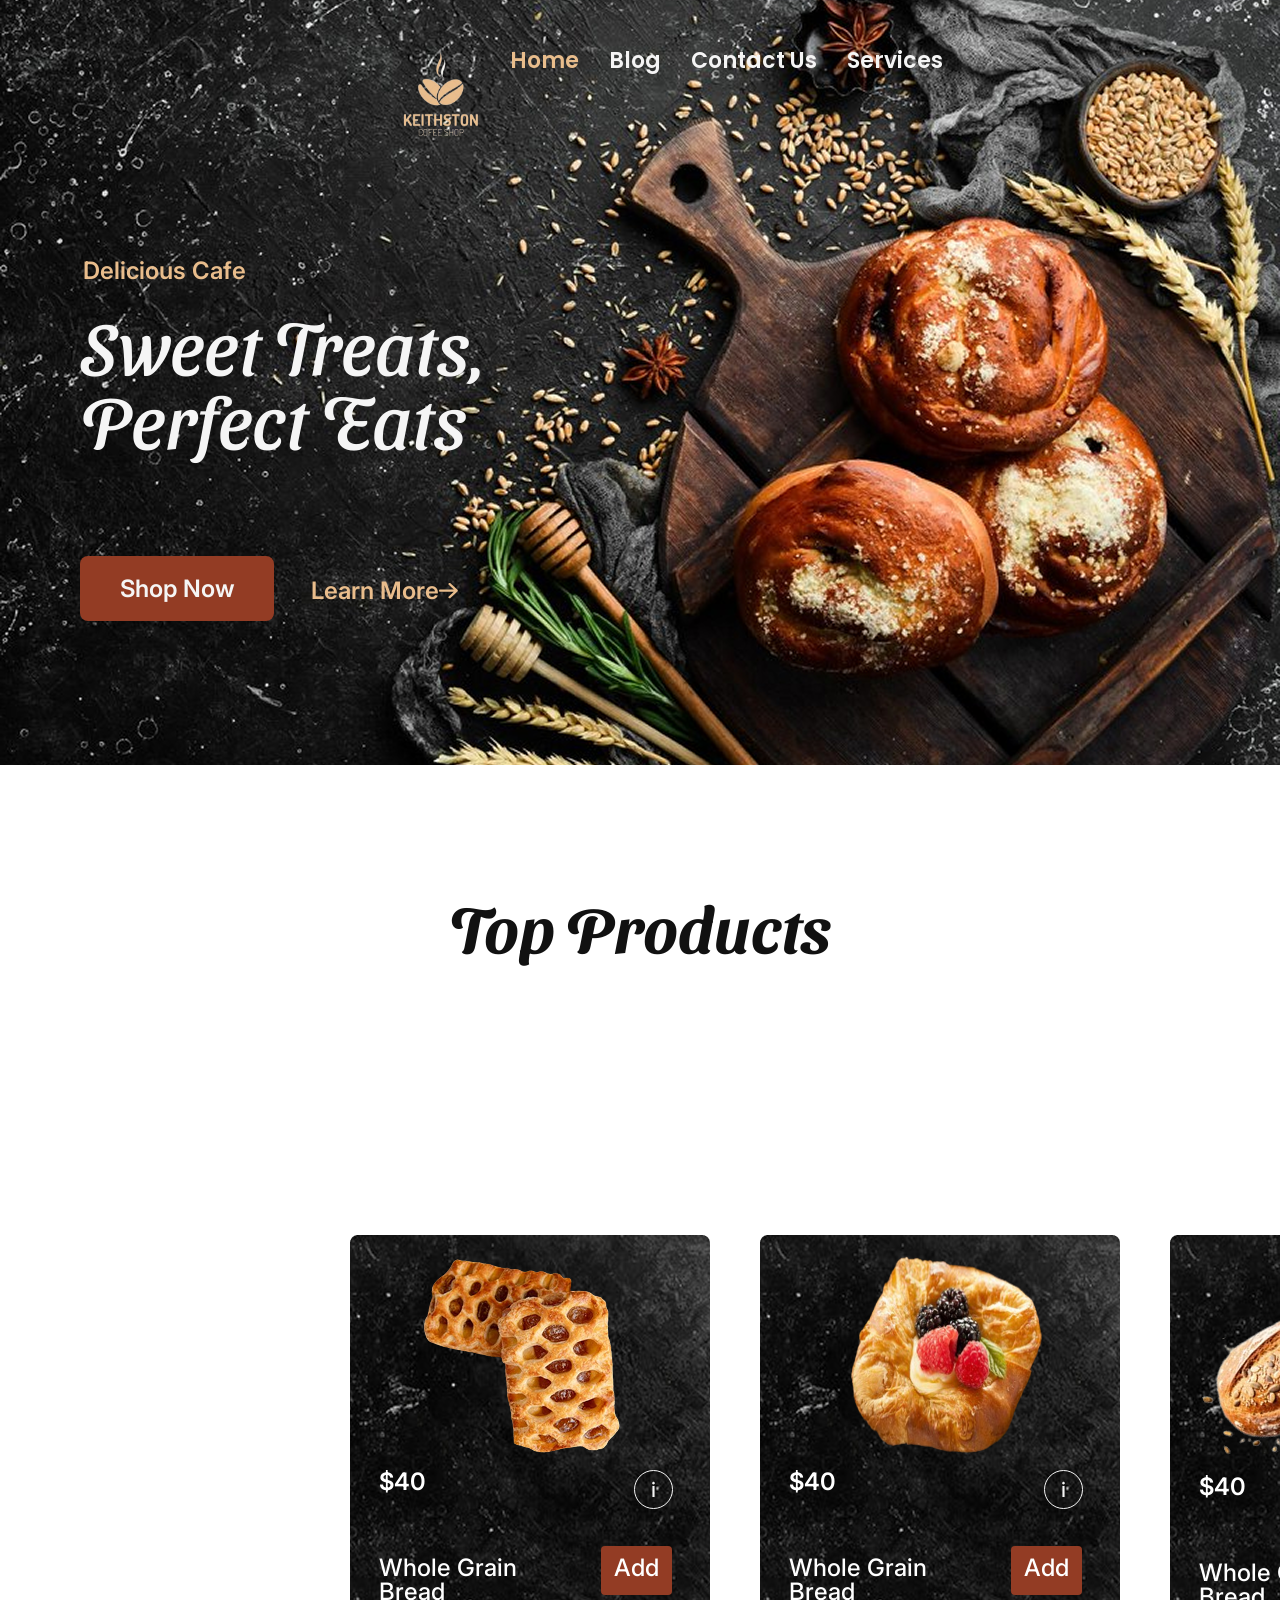
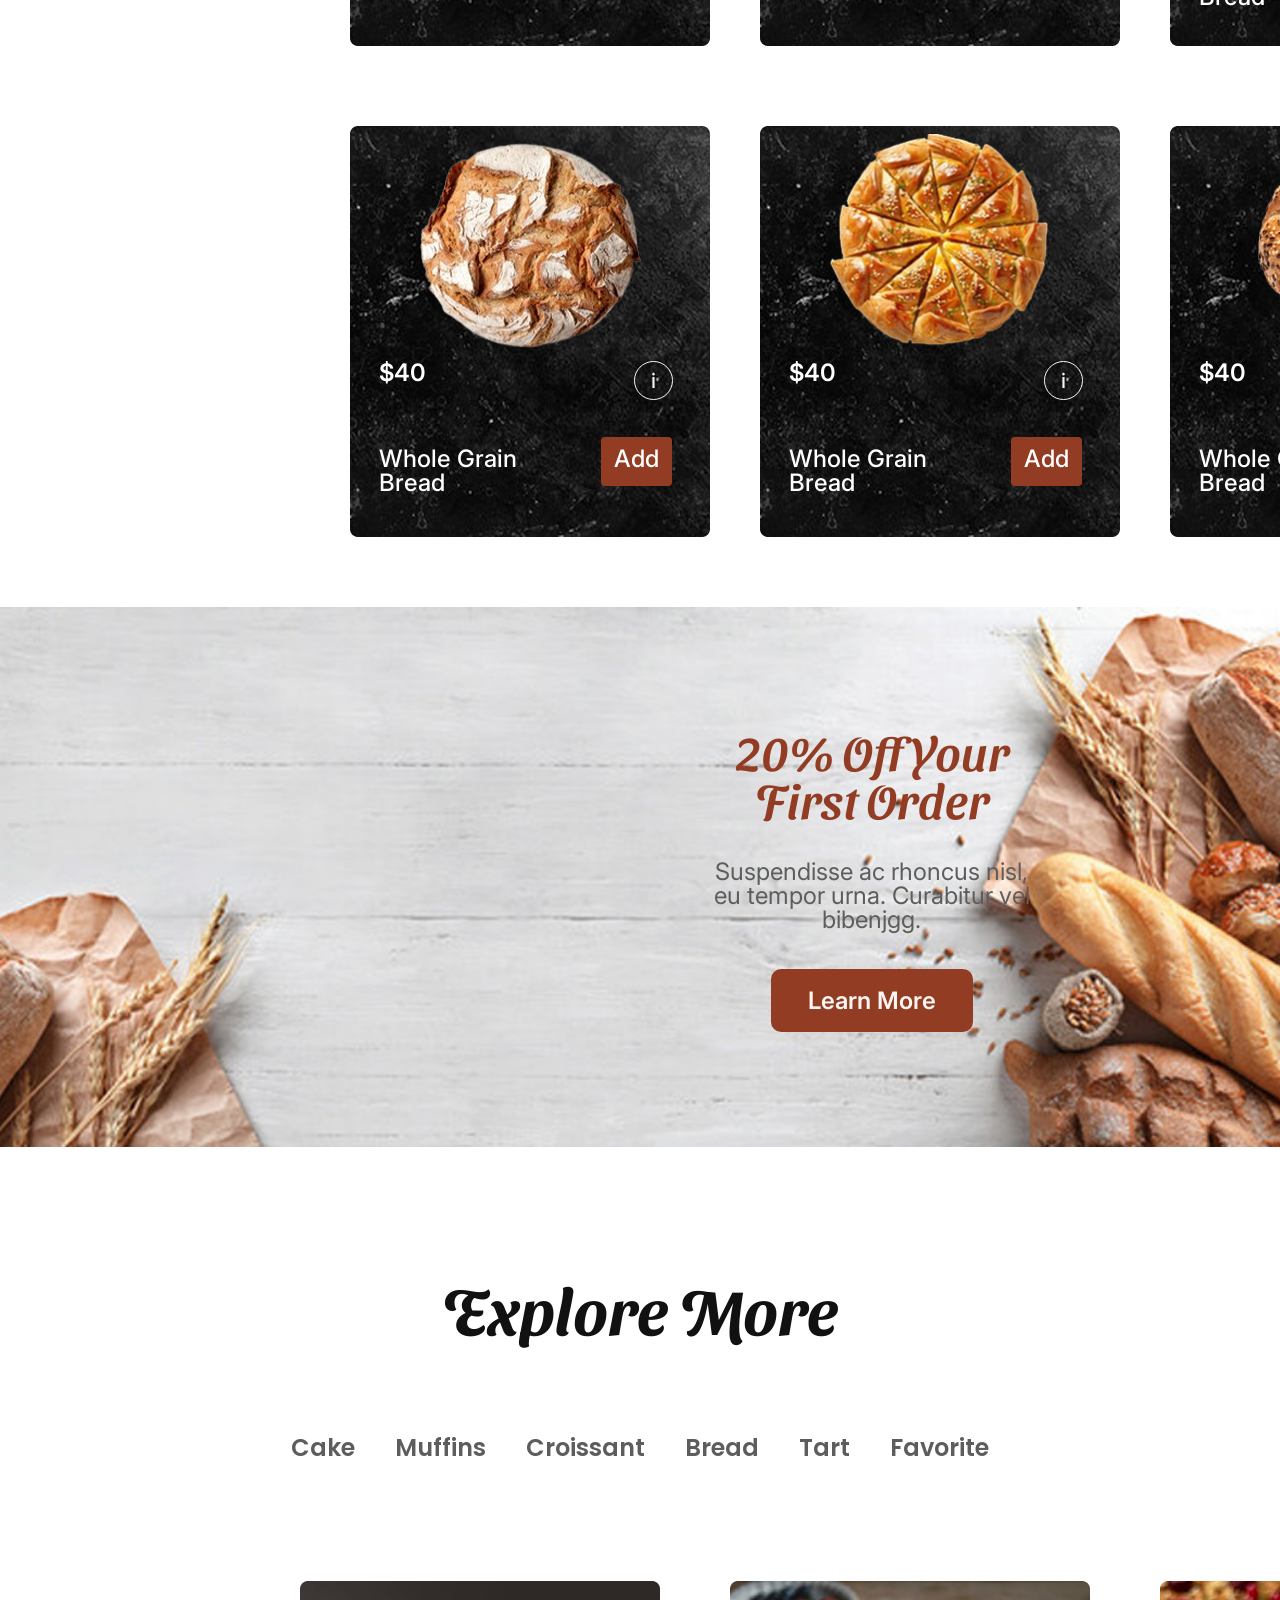
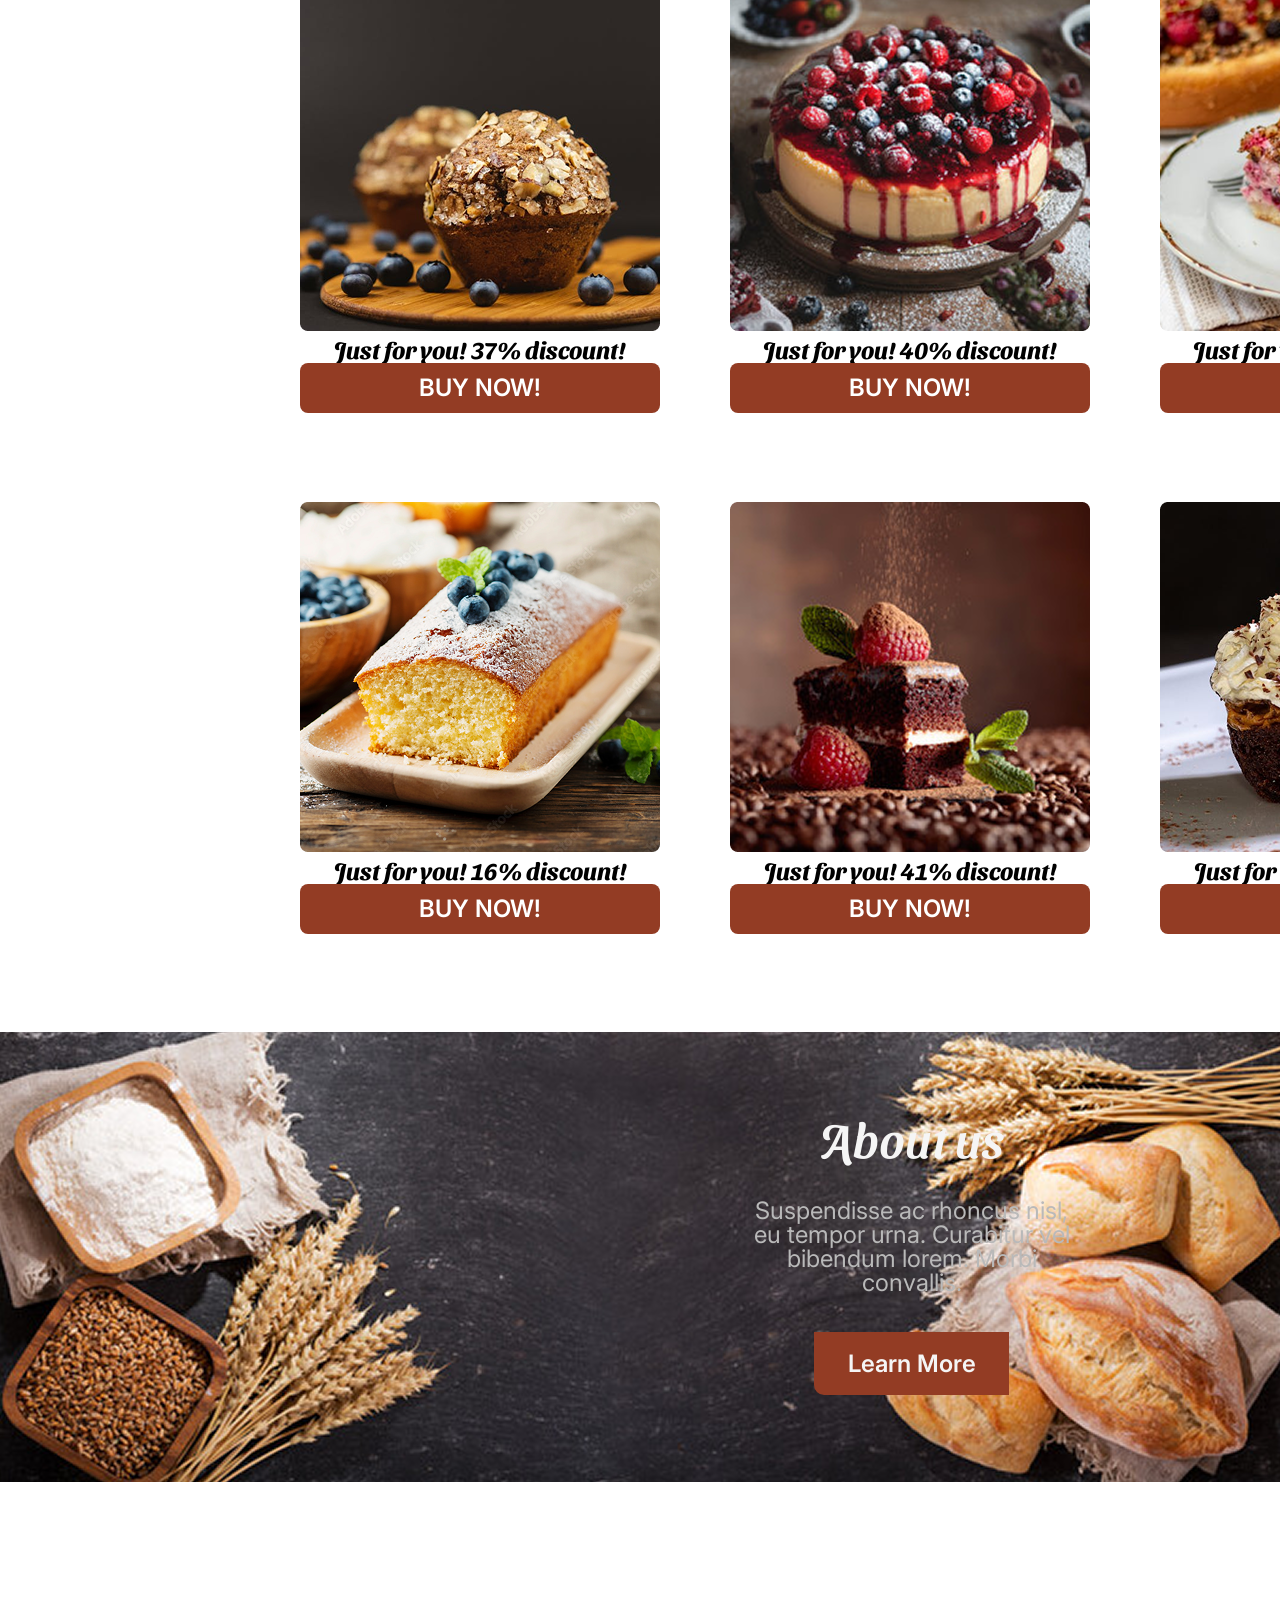
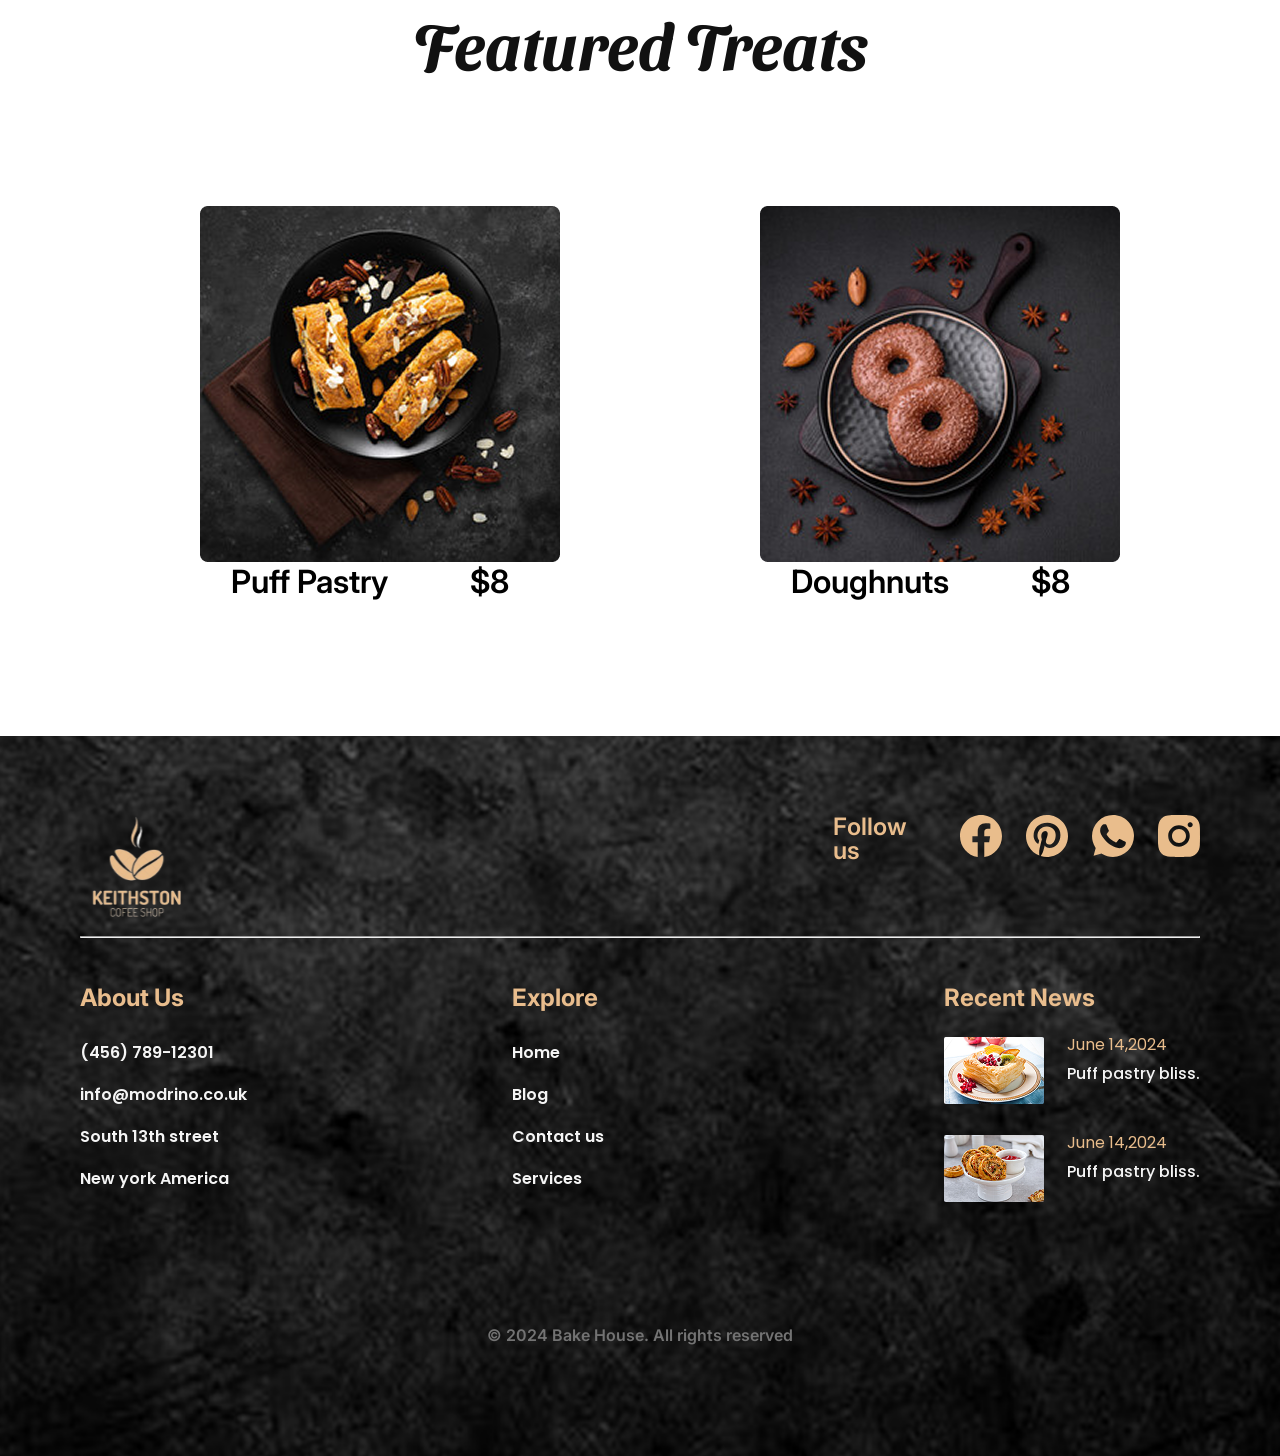
==== commit a3f89651: "dds" ====
--- a/index.html
+++ b/index.html
@@ -71,7 +71,7 @@
             Whole Grain <br />
             Bread
           </h2>
-          <button class="Add-btn">Add</button>
+          <a href="./card-1.html" class="Add-btn">Add</a>
         </div>
       </div>
 
@@ -88,7 +88,7 @@
             Whole Grain <br />
             Bread
           </h2>
-          <button class="Add-btn">Add</button>
+          <a href="./card-2.html" class="Add-btn">Add</a>
         </div>
       </div>
 
@@ -105,7 +105,7 @@
             Whole Grain <br />
             Bread
           </h2>
-          <button class="Add-btn">Add</button>
+          <a href="./card-3.html" class="Add-btn">Add</a>
         </div>
       </div>
 
@@ -122,7 +122,7 @@
             Whole Grain <br />
             Bread
           </h2>
-          <button class="Add-btn">Add</button>
+          <a href="./card-4.html" class="Add-btn">Add</a>
         </div>
       </div>
 
@@ -139,7 +139,7 @@
             Whole Grain <br />
             Bread
           </h2>
-          <button class="Add-btn">Add</button>
+          <a href="./card-5.html" class="Add-btn">Add</a>
         </div>
       </div>
 
@@ -156,7 +156,7 @@
             Whole Grain <br />
             Bread
           </h2>
-          <button class="Add-btn">Add</button>
+          <a href="./card-6.html" class="Add-btn">Add</a>
         </div>
       </div>
     </section>
--- a/style.css
+++ b/style.css
@@ -163,7 +163,7 @@
   width: 1320px;
   height: 842px;
   margin-top: 300px;
-  margin-left: 400px;
+  margin-left: 350px;
   display: flex;
   flex-wrap: wrap;
   align-items: center;
@@ -174,7 +174,7 @@
   height: 441px;
   background-image: url(./images/Back-img.png);
   background-repeat: no-repeat;
-  transition: all 3s linear;
+  transition: all 0.3s linear;
 }
 .card:hover {
   transform: scale(1.1);
@@ -225,6 +225,7 @@
 .Add-btn {
   width: 71px;
   height: 49px;
+  padding-top: 10px;
   margin-top: 37px;
   margin-left: 84px;
   margin-right: 12px;
@@ -232,6 +233,8 @@
   border-radius: 4px;
   border: none;
   cursor: pointer;
+  text-align: center;
+  text-decoration: none;
 
   font-family: Inter;
   font-weight: 500;
